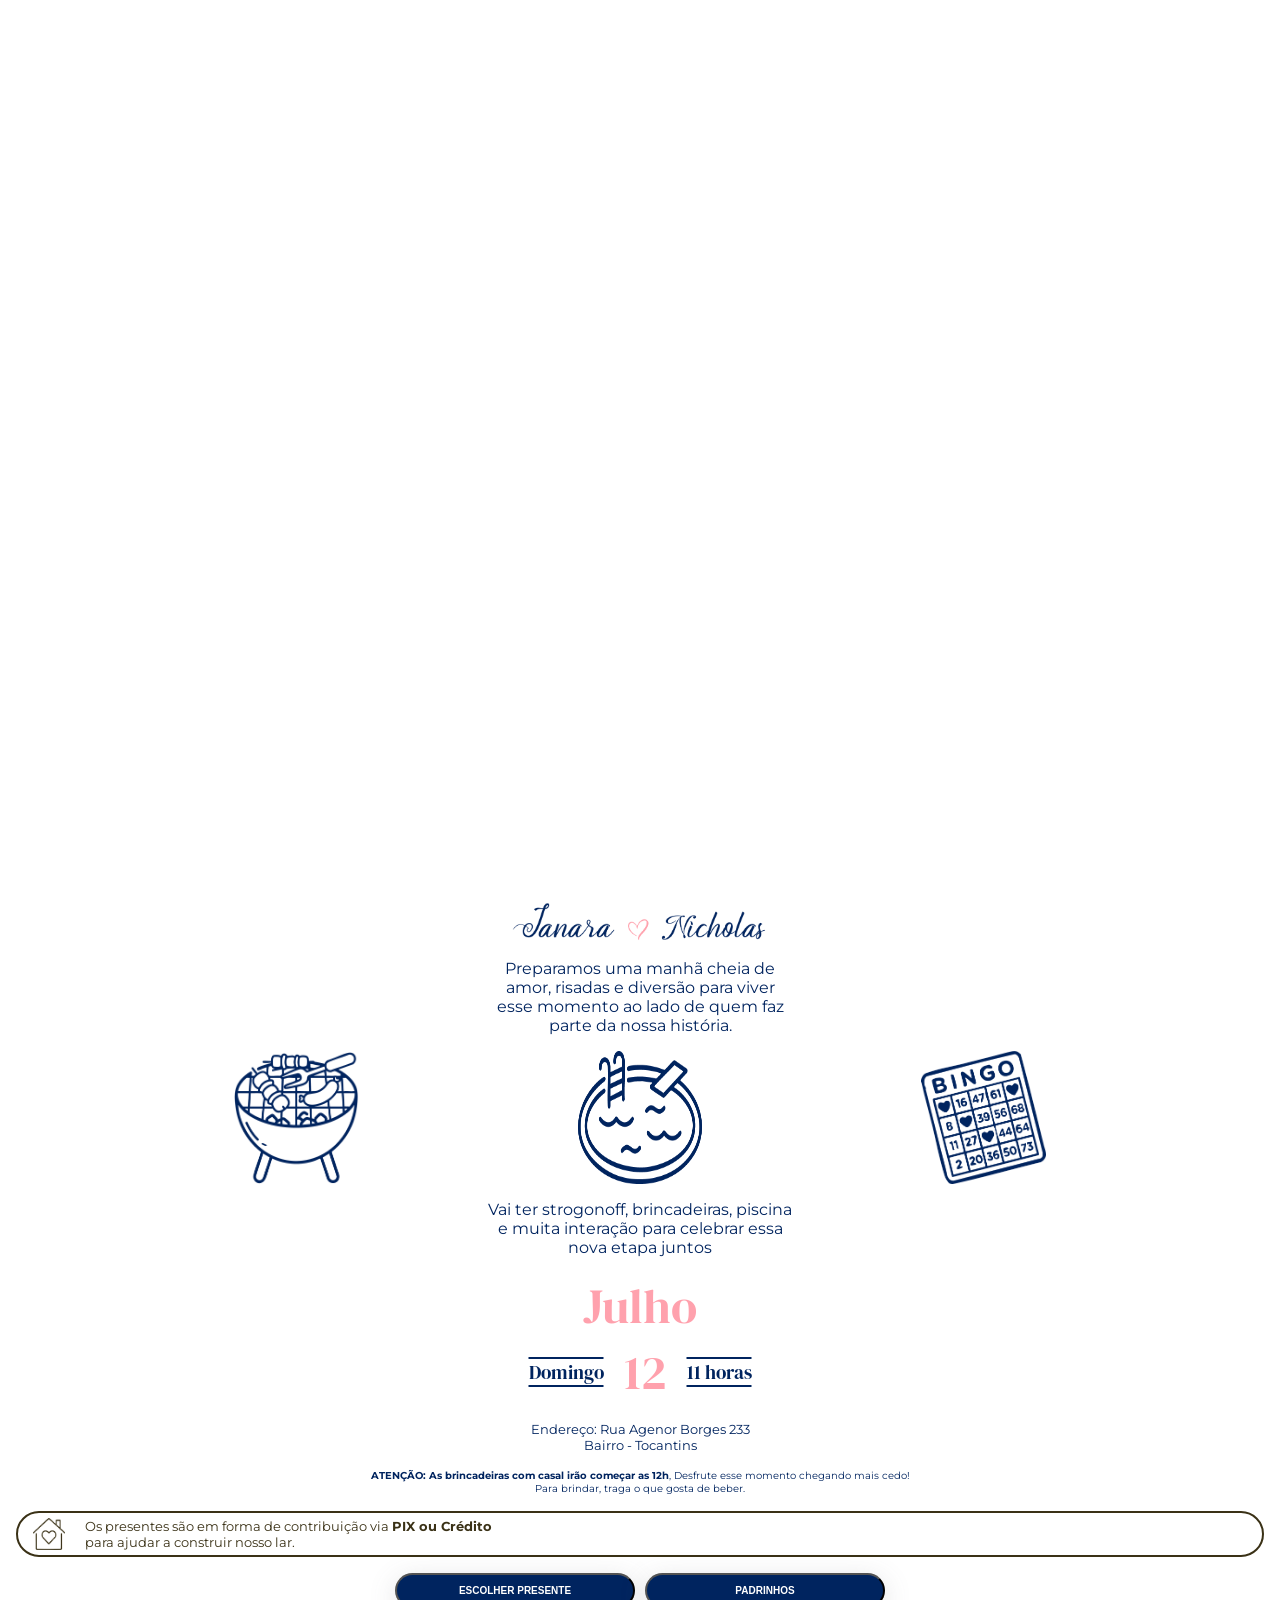
==== index.html @ 17b65fd4 "files and content for first commit" ====
<!DOCTYPE html>
<html lang="pt-br">
<head>
    <meta charset="UTF-8">
    <meta name="viewport" content="width=device-width, initial-scale=1.0">
    <title>Ianara & Nicholas</title>
    <link rel="stylesheet" href="css/style.css">
    <link rel="preconnect" href="https://fonts.googleapis.com">
    <link rel="preconnect" href="https://fonts.gstatic.com" crossorigin>
    <link href="https://fonts.googleapis.com/css2?family=DM+Serif+Display:ital@0;1&family=Montserrat:ital,wght@0,100..900;1,100..900&display=swap" rel="stylesheet">
</head>
<body>
    <!-- Estruturação das tags do HTML -->
     <head>
        <div class="backgroundImageRoses"></div>
        <div class="containerNameHeart">
            <img id="nameHeart" src="images/logo/NOMES_IANARA_CORAÇÃO_NICHOLAS.png"></div>
        <nav>
        </nav>
     </head>
     <main>
        <section>
            <p class="paragraph">
                Preparamos uma manhã cheia de <br>
                amor, risadas e diversão para viver <br>
                esse momento ao lado de quem faz <br>
                parte da nossa história.
            </p>
            <div class="containerIcons">
                <img class="icon" src="images/icons/CHURRASCO.png">
                <img class="icon" src="images/icons/PISCINA.png">
                <img class="icon" src="images/icons/BINGO.png">
            </div>
            <p class="paragraph">
                Vai ter strogonoff, brincadeiras, piscina <br>
                e muita interação para celebrar essa <br>
                nova etapa juntos
            </p>
            <h3 id="month">Julho</h3>
            <div class="containerDate">
                <h4 class="detailsDate">Domingo</h4>
                <h4 id="dateDay">12</h4>
                <h4 class="detailsDate">11 horas</h4>
            </div>
            <p class="paragraphAdress">
                Endereço: Rua Agenor Borges 233 <br>
                Bairro - Tocantins
            </p>
            <p class="paragraphAtention">
                <b>ATENÇÃO: As brincadeiras com casal irão começar as 12h</b>,
                Desfrute esse momento chegando mais cedo! <br>
                Para brindar, traga o que gosta de beber.
            </p>
            <div id="infoPaymentHome">
                <img id="iconHome" src="./images/icons/CASINHA_DO_PIX.png">
                <p class="paragraphPix">
                    Os presentes são em forma de contribuição via 
                    <b> PIX ou Crédito</b> <br>
                    para ajudar a construir nosso lar.
                </p>
            </div>
            <div class="containerButtonAction">
                <button class="buttonsAction">ESCOLHER PRESENTE</button>
                <button class="buttonsAction">PADRINHOS</button>
            </div>
        </section>
        <aside></aside>
     </main>
     <footer></footer>
</body>
</html>
---- css/style.css ----
:root {
    --color-pink: #FFA1AD;
    --color-brown: #3A3116;
    --color-blue: #00245F;
}

/* body {
  font-family: 'MinhaFonte', sans-serif;
} */

* {
  margin: 0;
  padding: 0;
  box-sizing: border-box;
}
section {
    margin: 0 1rem;
}
.backgroundImageRoses {
    background-image: url('../images//background/ROSAS_LOGO_PANELA.png');
    background-size: contain;
    background-position: top;
    background-repeat: no-repeat;
    min-height: 21vh;
    width: 100%;
}
.containerNameHeart {
    display: flex;
    justify-content: center;
}
#nameHeart {
    width: 16rem;
}
#names {
    width: 20rem;
}
.containerNames, .containerDate {
    display: flex;
    justify-content: center;
}
.containerDate {
    align-items: center;
    gap: 20px;
}
.containerIcons {
    display: flex;
    justify-content: space-evenly;
}
.icon {
    width: 10%;
}
.paragraph, .paragraphAtention, .paragraphAdress, .paragraphPix {
    text-align: center;
    margin: 1rem 0;
    font-weight: 400;
    color: #00245F;
    font-family: "Montserrat", sans-serif;
}
.paragraphAdress {
    font-size: small;
}
.paragraphAtention {
    font-size: x-small;
}
.paragraphPix {
    text-align: left;
    margin: 0;
}
#month, #dateDay {
    font-size: xxx-large;
    text-align: center;
    font-family: "DM Serif Display", serif;
    font-weight: normal;
    color: #FFA1AD;
}
.detailsDate {
    font-size: larger;
    color: #00245F;
    font-family: "DM Serif Display", serif;
    font-weight: normal;
    text-decoration: underline overline;
    text-underline-offset: 6px;
    text-decoration-thickness: 2px;
}
#infoPaymentHome {
    font-size: small;
    margin: 1rem auto;
    color: #3A3116;
    border: 2px solid #3A3116;
    padding: 5px;
    border-radius: 85.5px;
    display: flex;
    gap: 10px;
    align-items: center;
}
#infoPaymentHome > * {
    color: #3A3116;
}
#iconHome {
    margin:0 10px;
    height: 2rem;
    width: 2rem;
}
.containerButtonAction {
    display: flex;
    justify-content: center;
    gap: 10px;
}
.buttonsAction {
    font-size: x-small;
    width: 15rem;
    border-radius: 20px;
    padding: 10px;
    background-color: #00245F;
    box-shadow: rgba(100, 100, 111, 0.2) 0px 7px 29px 0px;
    color: white;
    font-weight: bold;
}
/* tablets e celulares grandes */
@media (min-width: 480px) {
    .backgroundImageRoses {
        min-height: 56vh;
    }
}

/* tablet */
@media (min-width: 767px) {
    .backgroundImageRoses {
        min-height: 80vh;
    }
    #names {
        width: 40rem;
    }
}

/* desktop */
@media (min-width: 1024px) {
    .backgroundImageRoses {
        min-height: 100vh;
    }
    #names {
        width: 40rem;
    }
}
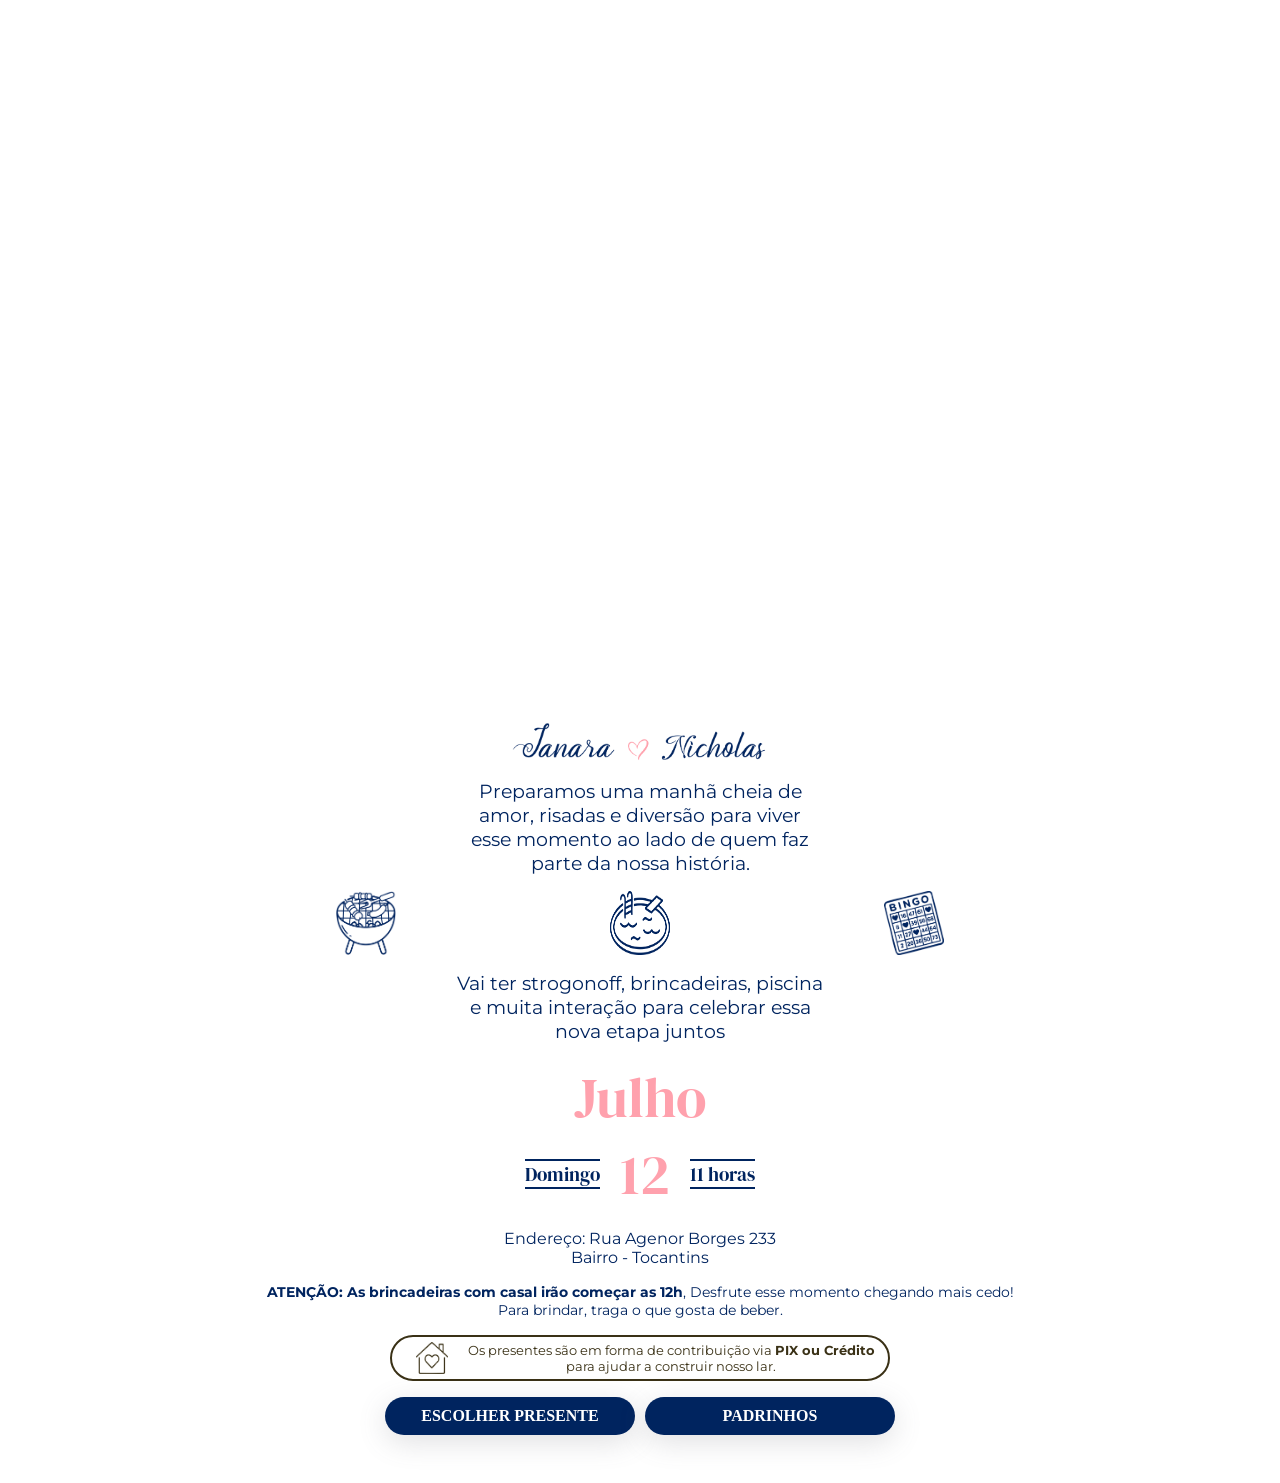
==== commit 837bde11: "progresso, criando pagina dos padrinhos com as instrucoes" ====
--- a/index.html
+++ b/index.html
@@ -11,13 +11,13 @@
 </head>
 <body>
     <!-- Estruturação das tags do HTML -->
-     <head>
+    <header>
         <div class="backgroundImageRoses"></div>
         <div class="containerNameHeart">
-            <img id="nameHeart" src="images/logo/NOMES_IANARA_CORAÇÃO_NICHOLAS.png"></div>
-        <nav>
-        </nav>
-     </head>
+            <img id="nameHeart" src="images/logo/NOMES_IANARA_CORAÇÃO_NICHOLAS.png" alt="Ianara e Nicholas">
+        </div>
+        <nav></nav>
+    </header>
      <main>
         <section>
             <p class="paragraph">
@@ -60,8 +60,8 @@
                 </p>
             </div>
             <div class="containerButtonAction">
-                <button class="buttonsAction">ESCOLHER PRESENTE</button>
-                <button class="buttonsAction">PADRINHOS</button>
+                <a href="pages/presentes.html" class="buttonsAction">ESCOLHER PRESENTE</a>
+                <a href="pages/padrinhos.html" class="buttonsAction">PADRINHOS</a>
             </div>
         </section>
         <aside></aside>
--- a/css/style.css
+++ b/css/style.css
@@ -14,14 +14,21 @@
   padding: 0;
   box-sizing: border-box;
 }
+main {
+    max-width: 1100px;
+    margin: 0 auto;
+}
+
 section {
     margin: 0 1rem;
+    padding-bottom: 3rem;
 }
 .backgroundImageRoses {
     background-image: url('../images//background/ROSAS_LOGO_PANELA.png');
     background-size: contain;
     background-position: top;
     background-repeat: no-repeat;
+    background-size: 100% auto;
     min-height: 21vh;
     width: 100%;
 }
@@ -48,7 +55,9 @@
     justify-content: space-evenly;
 }
 .icon {
-    width: 10%;
+    width: 60px;
+    max-width: 15%;
+    height: auto;
 }
 .paragraph, .paragraphAtention, .paragraphAdress, .paragraphPix {
     text-align: center;
@@ -64,11 +73,11 @@
     font-size: x-small;
 }
 .paragraphPix {
-    text-align: left;
+    text-align: center;
     margin: 0;
 }
 #month, #dateDay {
-    font-size: xxx-large;
+    font-size: clamp(2rem, 5vw, 3.5rem);
     text-align: center;
     font-family: "DM Serif Display", serif;
     font-weight: normal;
@@ -84,6 +93,11 @@
     text-decoration-thickness: 2px;
 }
 #infoPaymentHome {
+    display: flex;
+    flex-wrap: wrap;
+    justify-content: center;
+    text-align: center;
+    max-width: 500px;
     font-size: small;
     margin: 1rem auto;
     color: #3A3116;
@@ -104,12 +118,17 @@
 }
 .containerButtonAction {
     display: flex;
+    flex-wrap: wrap;
     justify-content: center;
     gap: 10px;
 }
 .buttonsAction {
+    display: inline-block;
+    text-align: center;
+    text-decoration: none;
+    width: 100%;
+    max-width: 250px;
     font-size: x-small;
-    width: 15rem;
     border-radius: 20px;
     padding: 10px;
     background-color: #00245F;
@@ -136,10 +155,23 @@
 
 /* desktop */
 @media (min-width: 1024px) {
-    .backgroundImageRoses {
-        min-height: 100vh;
+    section {
+        margin: 0 2rem;
     }
-    #names {
-        width: 40rem;
+    .paragraph {
+        font-size: 1.2rem;
+    }
+
+    .paragraphAdress {
+        font-size: 1rem;
+    }
+
+    .paragraphAtention {
+        font-size: 0.9rem;
+    }
+
+    .buttonsAction {
+        font-size: 1rem;
+        width: 18rem;
     }
 }
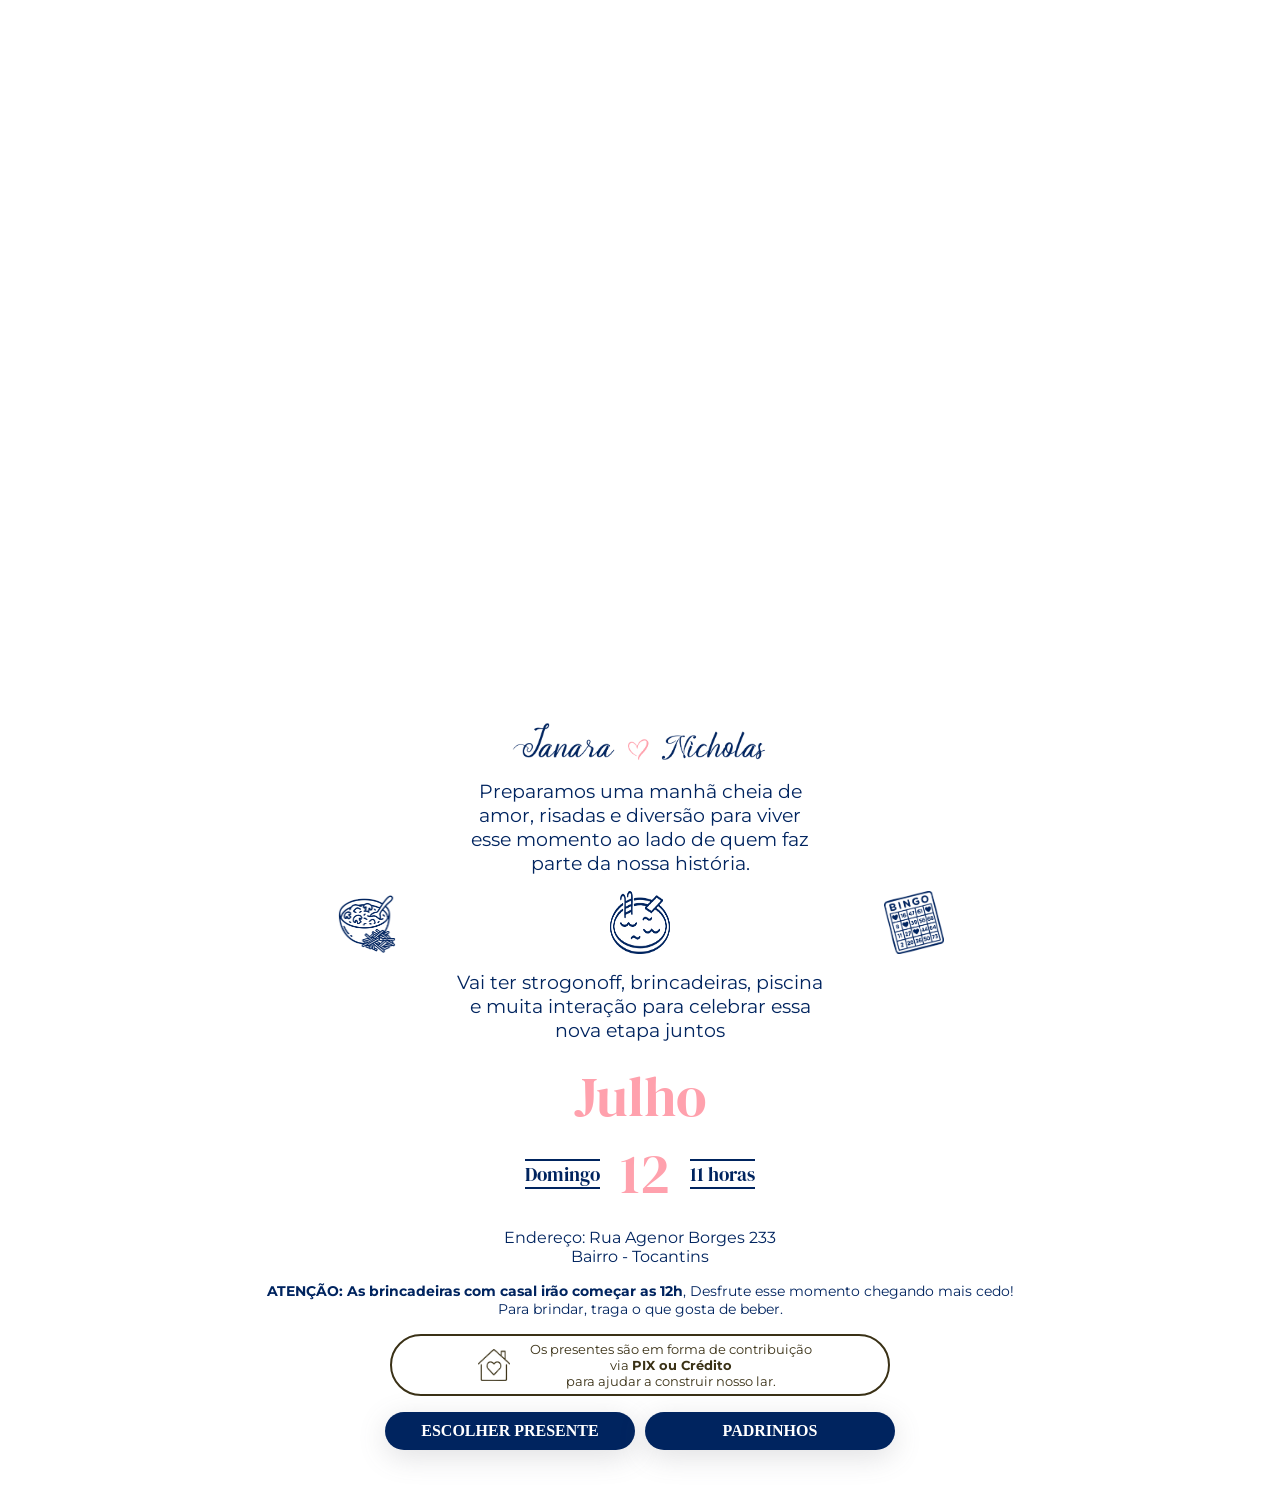
==== commit dc5b71c4: "alterando icones" ====
--- a/index.html
+++ b/index.html
@@ -27,7 +27,7 @@
                 parte da nossa história.
             </p>
             <div class="containerIcons">
-                <img class="icon" src="images/icons/CHURRASCO.png">
+                <img class="icon" src="images/icons/STROGONOFF.png">
                 <img class="icon" src="images/icons/PISCINA.png">
                 <img class="icon" src="images/icons/BINGO.png">
             </div>
@@ -54,18 +54,43 @@
             <div id="infoPaymentHome">
                 <img id="iconHome" src="./images/icons/CASINHA_DO_PIX.png">
                 <p class="paragraphPix">
-                    Os presentes são em forma de contribuição via 
-                    <b> PIX ou Crédito</b> <br>
+                    Os presentes são em forma de contribuição <br>
+                    via <b>PIX ou Crédito</b> <br>
                     para ajudar a construir nosso lar.
                 </p>
             </div>
             <div class="containerButtonAction">
                 <a href="pages/presentes.html" class="buttonsAction">ESCOLHER PRESENTE</a>
-                <a href="pages/padrinhos.html" class="buttonsAction">PADRINHOS</a>
+                <a href="pages/padrinhosPage1.html" class="buttonsAction">PADRINHOS</a>
             </div>
         </section>
         <aside></aside>
      </main>
      <footer></footer>
+    <script>
+        document.addEventListener("DOMContentLoaded", () => {
+            // Fade-in ao carregar
+            document.body.classList.add("loaded");
+            // Captura todos os links
+            document.querySelectorAll("a").forEach(link => {
+                link.addEventListener("click", function(e) {
+
+                    // Ignora nova aba
+                    if (this.target === "_blank") return;
+
+                    e.preventDefault();
+                    const href = this.href;
+
+                    // Aplica fade-out
+                    document.body.classList.remove("loaded");
+                    document.body.classList.add("fade-out");
+
+                    setTimeout(() => {
+                        window.location.href = href;
+                    }, 400); // mesmo tempo do CSS
+                });
+            });
+        });
+    </script>
 </body>
 </html>
--- a/css/style.css
+++ b/css/style.css
@@ -13,6 +13,21 @@
   margin: 0;
   padding: 0;
   box-sizing: border-box;
+}
+body {
+  opacity: 0;
+  transform: translateY(15px);
+  transition: opacity 0.1s ease, transform 0.1s ease;
+}
+
+body.loaded {
+  opacity: 1;
+  transform: translateY(0);
+}
+
+body.fade-out {
+  opacity: 0;
+  transform: translateY(-15px);
 }
 main {
     max-width: 1100px;
@@ -94,7 +109,6 @@
 }
 #infoPaymentHome {
     display: flex;
-    flex-wrap: wrap;
     justify-content: center;
     text-align: center;
     max-width: 500px;
@@ -104,7 +118,6 @@
     border: 2px solid #3A3116;
     padding: 5px;
     border-radius: 85.5px;
-    display: flex;
     gap: 10px;
     align-items: center;
 }
@@ -135,6 +148,14 @@
     box-shadow: rgba(100, 100, 111, 0.2) 0px 7px 29px 0px;
     color: white;
     font-weight: bold;
+    transition: transform 0.2s ease, box-shadow 0.2s ease;
+}
+.buttonsAction:hover {
+    transform: translateY(-3px);
+}
+
+.buttonsAction:active {
+    transform: scale(0.97);
 }
 /* tablets e celulares grandes */
 @media (min-width: 480px) {
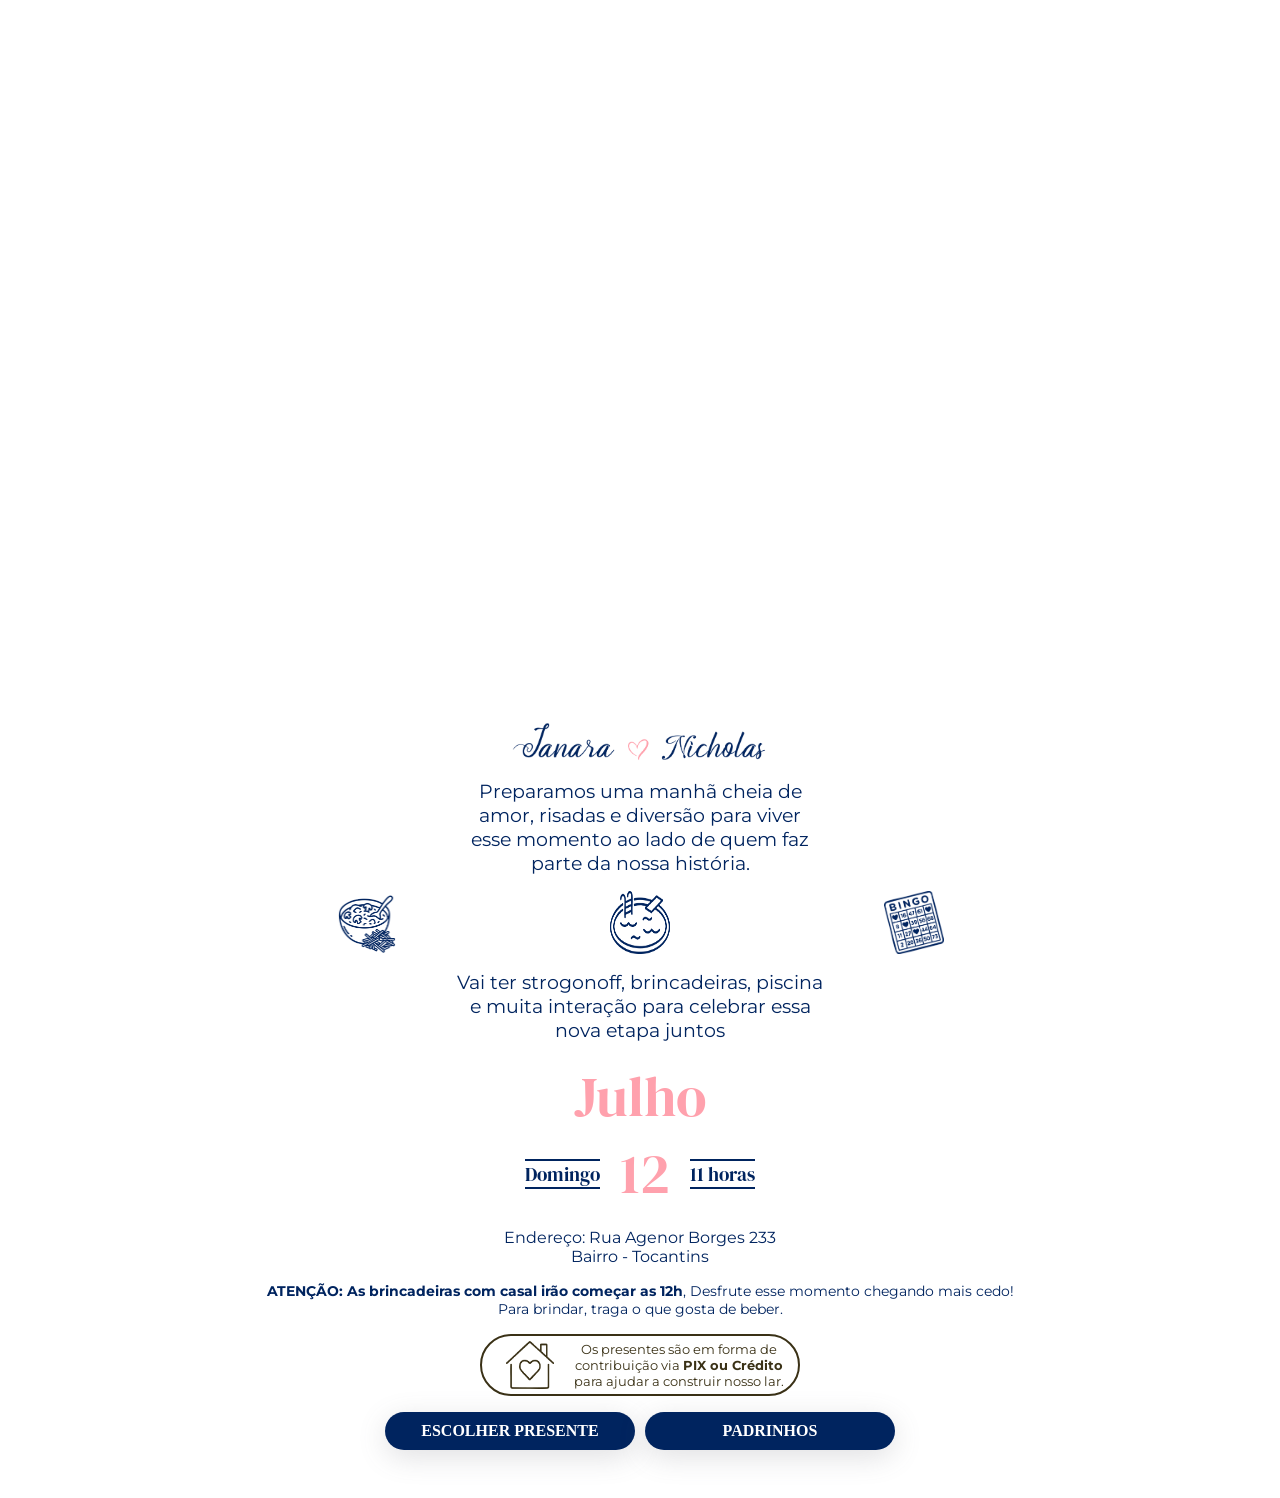
==== commit de07b642: "adicionando item de presentes e ajuste des imagens" ====
--- a/index.html
+++ b/index.html
@@ -54,8 +54,8 @@
             <div id="infoPaymentHome">
                 <img id="iconHome" src="./images/icons/CASINHA_DO_PIX.png">
                 <p class="paragraphPix">
-                    Os presentes são em forma de contribuição <br>
-                    via <b>PIX ou Crédito</b> <br>
+                    Os presentes são em forma de <br>
+                    contribuição via <b>PIX ou Crédito</b> <br>
                     para ajudar a construir nosso lar.
                 </p>
             </div>
--- a/css/style.css
+++ b/css/style.css
@@ -108,6 +108,7 @@
     text-decoration-thickness: 2px;
 }
 #infoPaymentHome {
+    width: 20rem;
     display: flex;
     justify-content: center;
     text-align: center;
@@ -126,8 +127,8 @@
 }
 #iconHome {
     margin:0 10px;
-    height: 2rem;
-    width: 2rem;
+    height: 3rem;
+    width: 3rem;
 }
 .containerButtonAction {
     display: flex;
